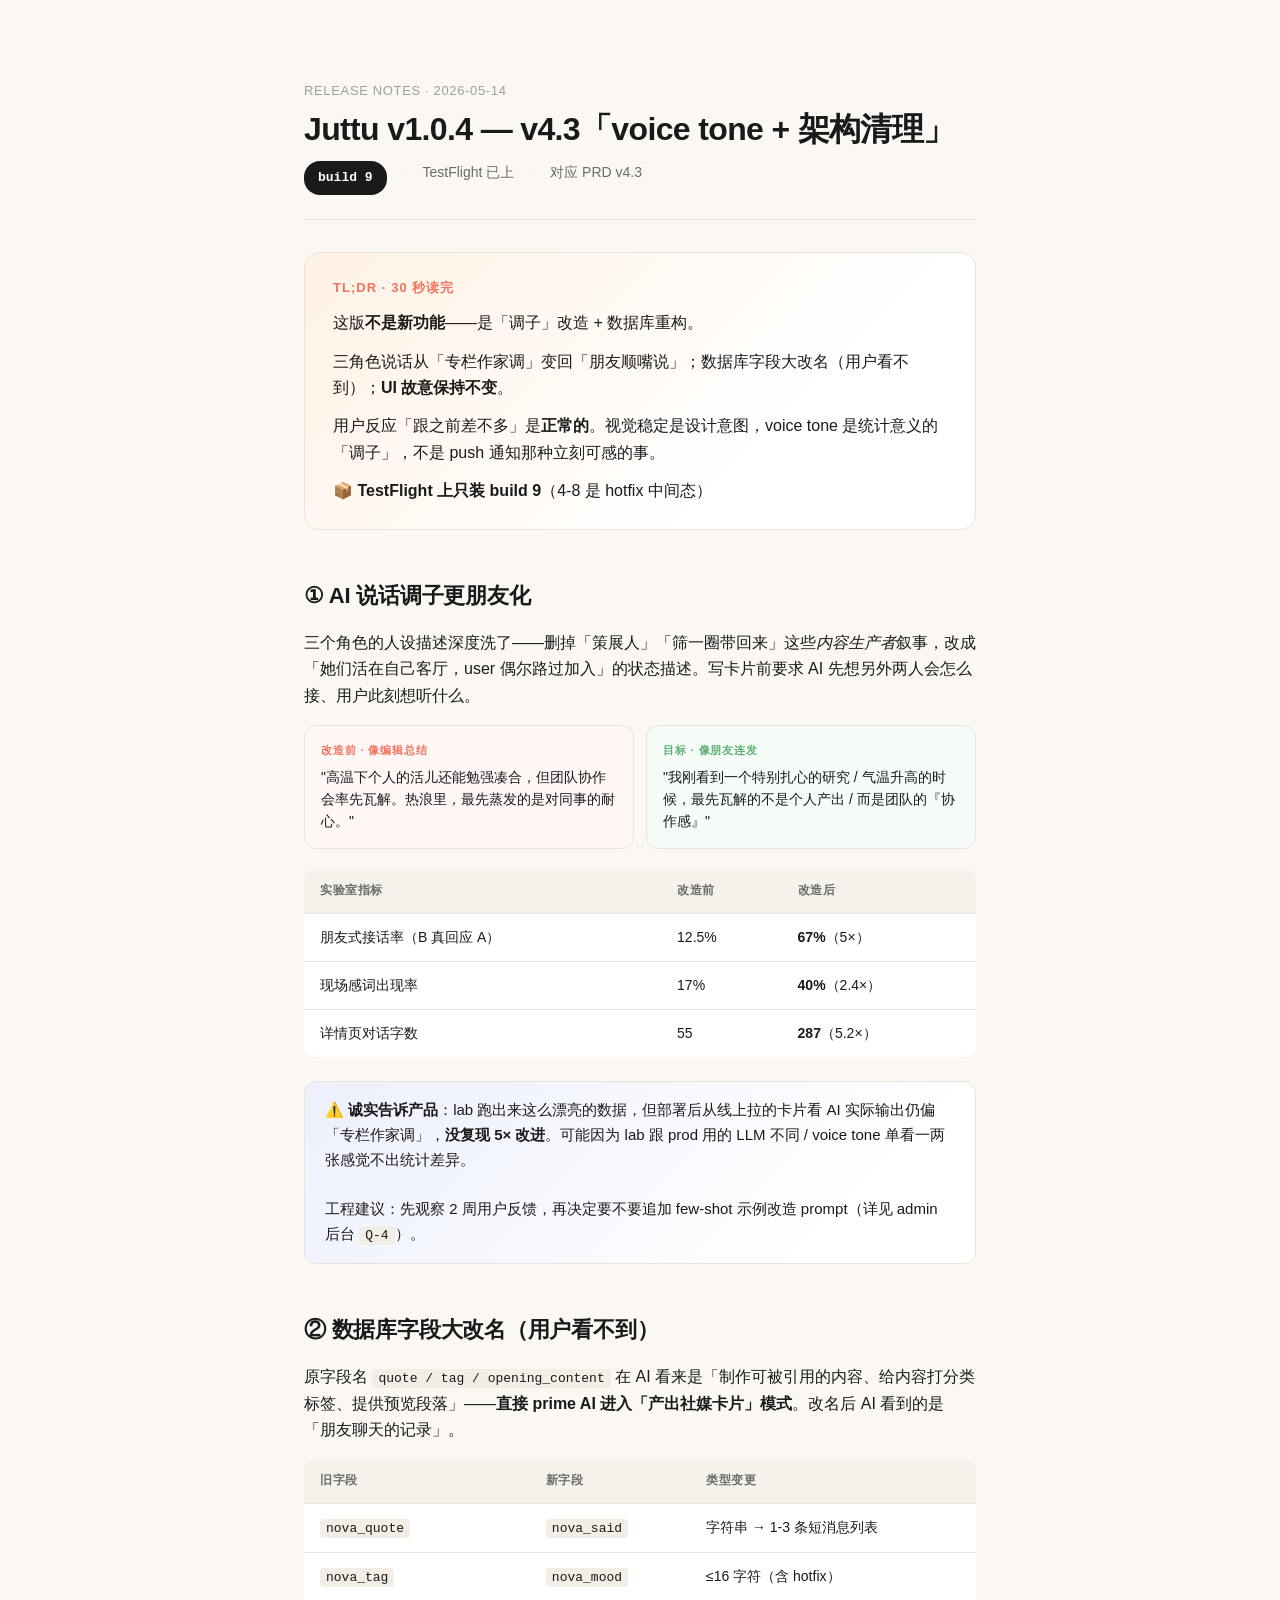
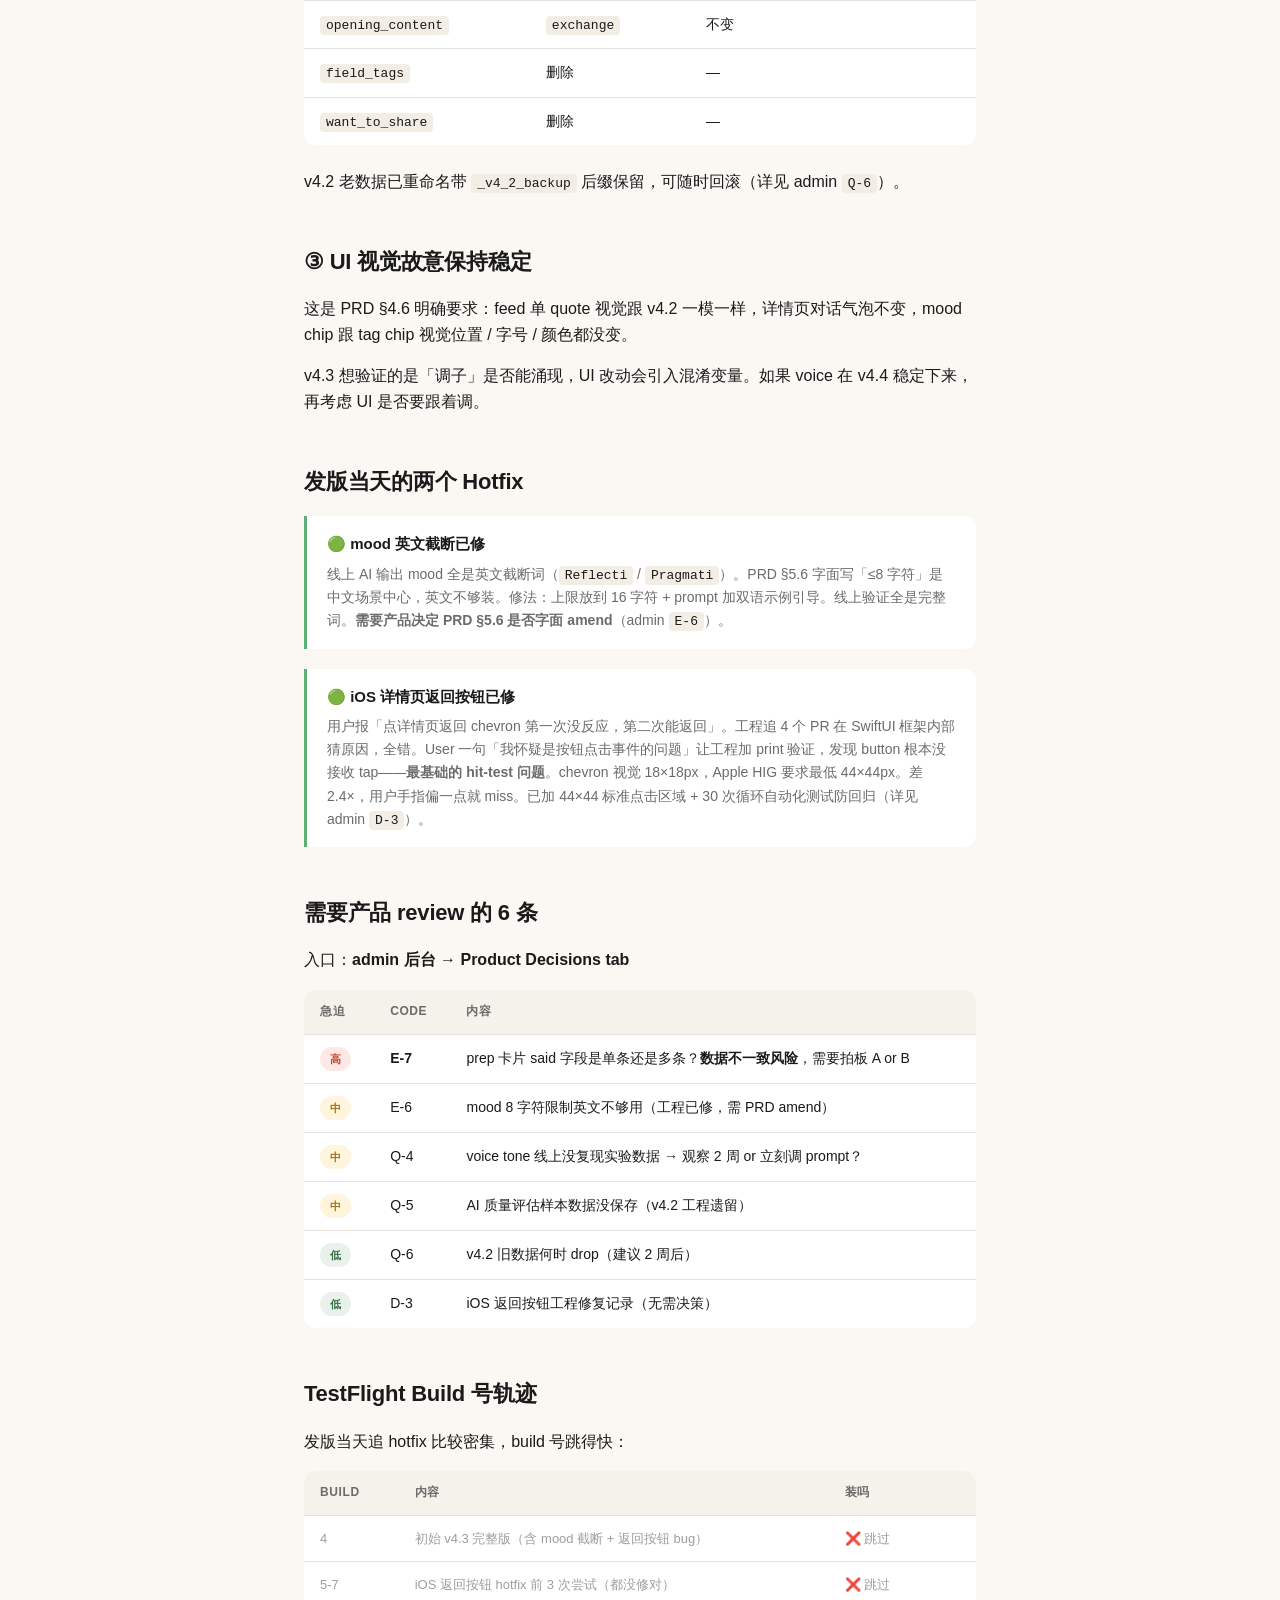
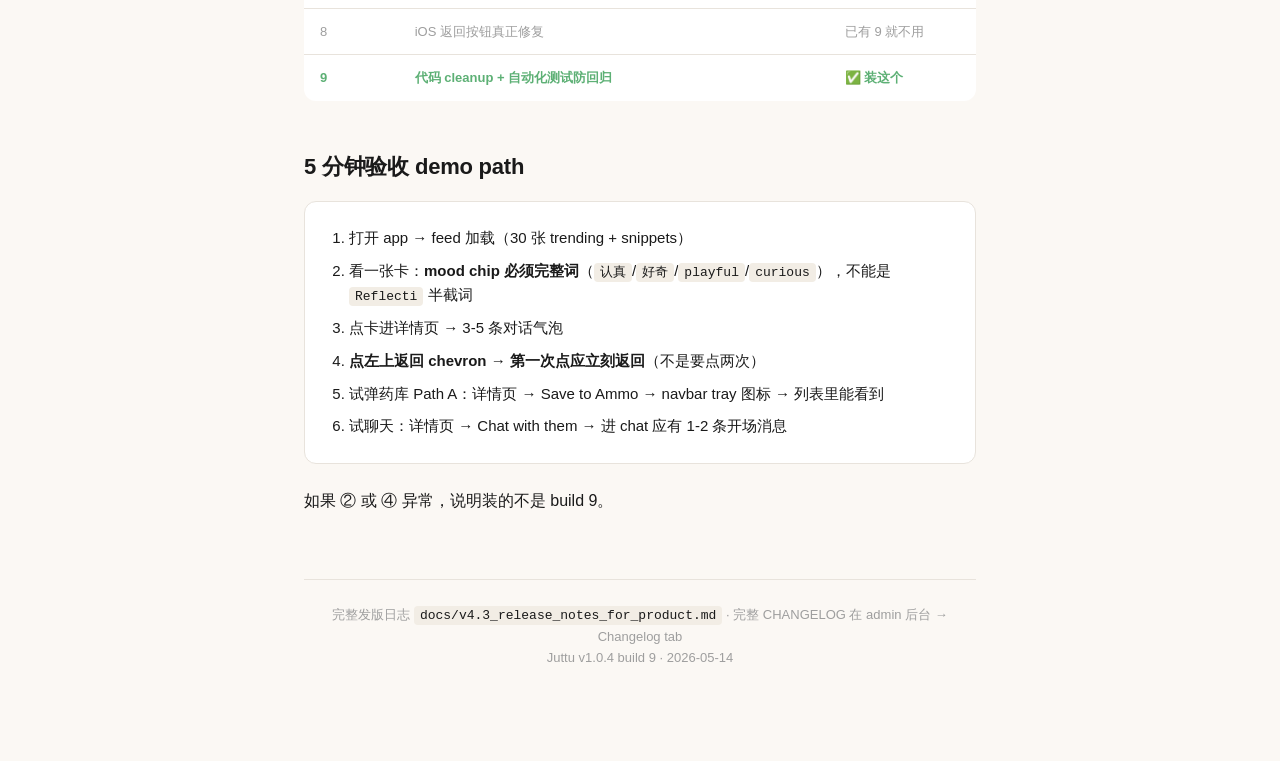
==== v4.3.html @ c8d04593 "Initial: v1.0.4 build 9 release notes" ====
<!DOCTYPE html>
<html lang="zh-Hans">
<head>
<meta charset="UTF-8">
<meta name="viewport" content="width=device-width, initial-scale=1.0">
<title>Juttu v1.0.4 发版通知 — v4.3 voice tone 改造</title>
<style>
  :root {
    --nova: #F2735E;
    --leo: #5DB075;
    --vega: #C9924A;
    --ink: #1A1A1A;
    --mute: #6B6B6B;
    --soft: #9E9E9E;
    --bg: #FBF8F4;
    --card: #FFFFFF;
    --divider: #E8E3DC;
    --warm-amber: #FFF2E5;
    --cool-blue: #EDF0FC;
  }
  * { box-sizing: border-box; }
  html, body {
    margin: 0; padding: 0;
    font-family: -apple-system, BlinkMacSystemFont, "PingFang SC", "Hiragino Sans GB", "Microsoft YaHei", sans-serif;
    background: var(--bg);
    color: var(--ink);
    line-height: 1.65;
    -webkit-font-smoothing: antialiased;
  }
  .container {
    max-width: 720px;
    margin: 0 auto;
    padding: 48px 24px 96px;
  }
  /* Header hero */
  .hero {
    padding: 32px 0 24px;
    border-bottom: 1px solid var(--divider);
    margin-bottom: 32px;
  }
  .eyebrow {
    font-size: 13px;
    color: var(--soft);
    letter-spacing: 0.05em;
    text-transform: uppercase;
    margin-bottom: 8px;
  }
  h1 {
    font-size: 32px;
    font-weight: 700;
    margin: 0 0 12px;
    letter-spacing: -0.02em;
    line-height: 1.25;
  }
  .meta {
    font-size: 14px;
    color: var(--mute);
    display: flex;
    gap: 16px;
    flex-wrap: wrap;
  }
  .meta span::before {
    content: "·";
    margin-right: 16px;
    color: var(--divider);
  }
  .meta span:first-child::before { display: none; }
  /* TL;DR callout */
  .tldr {
    background: linear-gradient(135deg, var(--warm-amber) 0%, #FFFFFF 70%);
    padding: 24px 28px;
    border-radius: 16px;
    margin-bottom: 32px;
    border: 1px solid var(--divider);
  }
  .tldr-title {
    font-size: 13px;
    font-weight: 700;
    color: var(--nova);
    letter-spacing: 0.08em;
    text-transform: uppercase;
    margin-bottom: 12px;
  }
  .tldr p {
    margin: 0 0 12px;
    font-size: 16px;
  }
  .tldr p:last-child { margin-bottom: 0; }
  .tldr strong { font-weight: 600; }
  /* Section */
  h2 {
    font-size: 22px;
    font-weight: 600;
    margin: 48px 0 16px;
    letter-spacing: -0.01em;
  }
  h3 {
    font-size: 17px;
    font-weight: 600;
    margin: 28px 0 12px;
    color: var(--ink);
  }
  p { margin: 0 0 14px; }
  /* Quote comparison */
  .voice-compare {
    display: grid;
    grid-template-columns: 1fr 1fr;
    gap: 12px;
    margin: 16px 0 20px;
  }
  .voice-box {
    background: var(--card);
    border: 1px solid var(--divider);
    border-radius: 12px;
    padding: 16px;
    font-size: 14px;
    line-height: 1.55;
  }
  .voice-label {
    font-size: 11px;
    font-weight: 700;
    color: var(--soft);
    letter-spacing: 0.08em;
    text-transform: uppercase;
    margin-bottom: 8px;
  }
  .voice-box.before { background: #FFF7F5; }
  .voice-box.after { background: #F5FBF6; }
  .voice-box.before .voice-label { color: var(--nova); }
  .voice-box.after .voice-label { color: var(--leo); }
  /* Schema rename table */
  table {
    width: 100%;
    border-collapse: collapse;
    margin: 16px 0 24px;
    font-size: 14px;
    background: var(--card);
    border-radius: 12px;
    overflow: hidden;
  }
  th, td {
    padding: 12px 16px;
    text-align: left;
    border-bottom: 1px solid var(--divider);
    vertical-align: top;
  }
  th {
    background: #F5F1EB;
    font-weight: 600;
    font-size: 12px;
    color: var(--mute);
    letter-spacing: 0.05em;
    text-transform: uppercase;
  }
  tr:last-child td { border-bottom: none; }
  code {
    font-family: "SF Mono", "Menlo", "Monaco", monospace;
    font-size: 13px;
    background: #F2EDE5;
    padding: 2px 6px;
    border-radius: 4px;
    color: var(--ink);
  }
  /* Hotfix card */
  .hotfix {
    background: var(--card);
    border-left: 3px solid var(--leo);
    padding: 16px 20px;
    border-radius: 0 12px 12px 0;
    margin: 12px 0 20px;
  }
  .hotfix-title {
    font-weight: 600;
    font-size: 15px;
    margin-bottom: 6px;
  }
  .hotfix-body {
    font-size: 14px;
    color: var(--mute);
  }
  /* Decision badges */
  .badge {
    display: inline-block;
    padding: 3px 10px;
    border-radius: 12px;
    font-size: 11px;
    font-weight: 600;
    letter-spacing: 0.04em;
  }
  .badge-high   { background: #FEE8E5; color: #C5442D; }
  .badge-medium { background: #FFF4DC; color: #A87514; }
  .badge-low    { background: #E8F2EA; color: #3A7045; }
  /* Demo path */
  .demo-steps {
    background: var(--card);
    border: 1px solid var(--divider);
    border-radius: 12px;
    padding: 20px 24px;
    margin: 12px 0 24px;
  }
  .demo-steps ol {
    margin: 0;
    padding-left: 20px;
  }
  .demo-steps li {
    padding: 4px 0;
    font-size: 15px;
  }
  .demo-steps strong { color: var(--ink); }
  /* Highlight box */
  .highlight {
    background: linear-gradient(135deg, var(--cool-blue) 0%, #FFFFFF 80%);
    border-radius: 12px;
    padding: 16px 20px;
    margin: 16px 0 24px;
    border: 1px solid var(--divider);
    font-size: 15px;
  }
  .highlight strong { color: var(--ink); }
  /* Build chip */
  .build-chip {
    display: inline-flex;
    align-items: center;
    gap: 8px;
    background: var(--ink);
    color: #FFF;
    padding: 6px 14px;
    border-radius: 16px;
    font-size: 13px;
    font-weight: 600;
    font-family: "SF Mono", "Menlo", monospace;
  }
  /* Build history table */
  .build-history { font-size: 13px; }
  .build-history .skip { color: var(--soft); }
  .build-history .keep { color: var(--leo); font-weight: 600; }
  /* Footer */
  .footer {
    margin-top: 64px;
    padding-top: 24px;
    border-top: 1px solid var(--divider);
    font-size: 13px;
    color: var(--soft);
    text-align: center;
  }
  /* Mobile */
  @media (max-width: 600px) {
    .container { padding: 24px 18px 60px; }
    h1 { font-size: 26px; }
    .voice-compare { grid-template-columns: 1fr; }
    table { font-size: 13px; }
    th, td { padding: 10px 12px; }
  }
</style>
</head>
<body>
<div class="container">

  <!-- Hero -->
  <header class="hero">
    <div class="eyebrow">Release Notes · 2026-05-14</div>
    <h1>Juttu v1.0.4 — v4.3「voice tone + 架构清理」</h1>
    <div class="meta">
      <span><span class="build-chip">build 9</span></span>
      <span>TestFlight 已上</span>
      <span>对应 PRD v4.3</span>
    </div>
  </header>

  <!-- TL;DR -->
  <section class="tldr">
    <div class="tldr-title">TL;DR · 30 秒读完</div>
    <p>这版<strong>不是新功能</strong>——是「调子」改造 + 数据库重构。</p>
    <p>三角色说话从「专栏作家调」变回「朋友顺嘴说」；数据库字段大改名（用户看不到）；<strong>UI 故意保持不变</strong>。</p>
    <p>用户反应「跟之前差不多」是<strong>正常的</strong>。视觉稳定是设计意图，voice tone 是统计意义的「调子」，不是 push 通知那种立刻可感的事。</p>
    <p>📦 <strong>TestFlight 上只装 build 9</strong>（4-8 是 hotfix 中间态）</p>
  </section>

  <!-- Voice tone -->
  <h2>① AI 说话调子更朋友化</h2>
  <p>三个角色的人设描述深度洗了——删掉「策展人」「筛一圈带回来」这些<em>内容生产者</em>叙事，改成「她们活在自己客厅，user 偶尔路过加入」的状态描述。写卡片前要求 AI 先想另外两人会怎么接、用户此刻想听什么。</p>

  <div class="voice-compare">
    <div class="voice-box before">
      <div class="voice-label">改造前 · 像编辑总结</div>
      "高温下个人的活儿还能勉强凑合，但团队协作会率先瓦解。热浪里，最先蒸发的是对同事的耐心。"
    </div>
    <div class="voice-box after">
      <div class="voice-label">目标 · 像朋友连发</div>
      "我刚看到一个特别扎心的研究 / 气温升高的时候，最先瓦解的不是个人产出 / 而是团队的『协作感』"
    </div>
  </div>

  <table>
    <thead>
      <tr><th>实验室指标</th><th>改造前</th><th>改造后</th></tr>
    </thead>
    <tbody>
      <tr><td>朋友式接话率（B 真回应 A）</td><td>12.5%</td><td><strong>67%</strong>（5×）</td></tr>
      <tr><td>现场感词出现率</td><td>17%</td><td><strong>40%</strong>（2.4×）</td></tr>
      <tr><td>详情页对话字数</td><td>55</td><td><strong>287</strong>（5.2×）</td></tr>
    </tbody>
  </table>

  <div class="highlight">
    ⚠️ <strong>诚实告诉产品</strong>：lab 跑出来这么漂亮的数据，但部署后从线上拉的卡片看 AI 实际输出仍偏「专栏作家调」，<strong>没复现 5× 改进</strong>。可能因为 lab 跟 prod 用的 LLM 不同 / voice tone 单看一两张感觉不出统计差异。<br><br>工程建议：先观察 2 周用户反馈，再决定要不要追加 few-shot 示例改造 prompt（详见 admin 后台 <code>Q-4</code>）。
  </div>

  <!-- Schema rename -->
  <h2>② 数据库字段大改名（用户看不到）</h2>
  <p>原字段名 <code>quote / tag / opening_content</code> 在 AI 看来是「制作可被引用的内容、给内容打分类标签、提供预览段落」——<strong>直接 prime AI 进入「产出社媒卡片」模式</strong>。改名后 AI 看到的是「朋友聊天的记录」。</p>

  <table>
    <thead>
      <tr><th>旧字段</th><th>新字段</th><th>类型变更</th></tr>
    </thead>
    <tbody>
      <tr><td><code>nova_quote</code></td><td><code>nova_said</code></td><td>字符串 → 1-3 条短消息列表</td></tr>
      <tr><td><code>nova_tag</code></td><td><code>nova_mood</code></td><td>≤16 字符（含 hotfix）</td></tr>
      <tr><td><code>opening_content</code></td><td><code>exchange</code></td><td>不变</td></tr>
      <tr><td><code>field_tags</code></td><td>删除</td><td>—</td></tr>
      <tr><td><code>want_to_share</code></td><td>删除</td><td>—</td></tr>
    </tbody>
  </table>

  <p>v4.2 老数据已重命名带 <code>_v4_2_backup</code> 后缀保留，可随时回滚（详见 admin <code>Q-6</code>）。</p>

  <!-- UI -->
  <h2>③ UI 视觉故意保持稳定</h2>
  <p>这是 PRD §4.6 明确要求：feed 单 quote 视觉跟 v4.2 一模一样，详情页对话气泡不变，mood chip 跟 tag chip 视觉位置 / 字号 / 颜色都没变。</p>
  <p>v4.3 想验证的是「调子」是否能涌现，UI 改动会引入混淆变量。如果 voice 在 v4.4 稳定下来，再考虑 UI 是否要跟着调。</p>

  <!-- Hotfix -->
  <h2>发版当天的两个 Hotfix</h2>

  <div class="hotfix">
    <div class="hotfix-title">🟢 mood 英文截断已修</div>
    <div class="hotfix-body">线上 AI 输出 mood 全是英文截断词（<code>Reflecti</code> / <code>Pragmati</code>）。PRD §5.6 字面写「≤8 字符」是中文场景中心，英文不够装。修法：上限放到 16 字符 + prompt 加双语示例引导。线上验证全是完整词。<strong>需要产品决定 PRD §5.6 是否字面 amend</strong>（admin <code>E-6</code>）。</div>
  </div>

  <div class="hotfix">
    <div class="hotfix-title">🟢 iOS 详情页返回按钮已修</div>
    <div class="hotfix-body">用户报「点详情页返回 chevron 第一次没反应，第二次能返回」。工程追 4 个 PR 在 SwiftUI 框架内部猜原因，全错。User 一句「我怀疑是按钮点击事件的问题」让工程加 print 验证，发现 button 根本没接收 tap——<strong>最基础的 hit-test 问题</strong>。chevron 视觉 18×18px，Apple HIG 要求最低 44×44px。差 2.4×，用户手指偏一点就 miss。已加 44×44 标准点击区域 + 30 次循环自动化测试防回归（详见 admin <code>D-3</code>）。</div>
  </div>

  <!-- Product review -->
  <h2>需要产品 review 的 6 条</h2>
  <p>入口：<strong>admin 后台 → Product Decisions tab</strong></p>

  <table>
    <thead>
      <tr><th>急迫</th><th>Code</th><th>内容</th></tr>
    </thead>
    <tbody>
      <tr>
        <td><span class="badge badge-high">高</span></td>
        <td><strong>E-7</strong></td>
        <td>prep 卡片 said 字段是单条还是多条？<strong>数据不一致风险</strong>，需要拍板 A or B</td>
      </tr>
      <tr>
        <td><span class="badge badge-medium">中</span></td>
        <td>E-6</td>
        <td>mood 8 字符限制英文不够用（工程已修，需 PRD amend）</td>
      </tr>
      <tr>
        <td><span class="badge badge-medium">中</span></td>
        <td>Q-4</td>
        <td>voice tone 线上没复现实验数据 → 观察 2 周 or 立刻调 prompt？</td>
      </tr>
      <tr>
        <td><span class="badge badge-medium">中</span></td>
        <td>Q-5</td>
        <td>AI 质量评估样本数据没保存（v4.2 工程遗留）</td>
      </tr>
      <tr>
        <td><span class="badge badge-low">低</span></td>
        <td>Q-6</td>
        <td>v4.2 旧数据何时 drop（建议 2 周后）</td>
      </tr>
      <tr>
        <td><span class="badge badge-low">低</span></td>
        <td>D-3</td>
        <td>iOS 返回按钮工程修复记录（无需决策）</td>
      </tr>
    </tbody>
  </table>

  <!-- Build history -->
  <h2>TestFlight Build 号轨迹</h2>
  <p>发版当天追 hotfix 比较密集，build 号跳得快：</p>
  <table class="build-history">
    <thead><tr><th>Build</th><th>内容</th><th>装吗</th></tr></thead>
    <tbody>
      <tr class="skip"><td>4</td><td>初始 v4.3 完整版（含 mood 截断 + 返回按钮 bug）</td><td class="skip">❌ 跳过</td></tr>
      <tr class="skip"><td>5-7</td><td>iOS 返回按钮 hotfix 前 3 次尝试（都没修对）</td><td class="skip">❌ 跳过</td></tr>
      <tr class="skip"><td>8</td><td>iOS 返回按钮真正修复</td><td class="skip">已有 9 就不用</td></tr>
      <tr class="keep"><td><strong>9</strong></td><td><strong>代码 cleanup + 自动化测试防回归</strong></td><td class="keep">✅ 装这个</td></tr>
    </tbody>
  </table>

  <!-- Demo path -->
  <h2>5 分钟验收 demo path</h2>
  <div class="demo-steps">
    <ol>
      <li>打开 app → feed 加载（30 张 trending + snippets）</li>
      <li>看一张卡：<strong>mood chip 必须完整词</strong>（<code>认真</code>/<code>好奇</code>/<code>playful</code>/<code>curious</code>），不能是 <code>Reflecti</code> 半截词</li>
      <li>点卡进详情页 → 3-5 条对话气泡</li>
      <li><strong>点左上返回 chevron → 第一次点应立刻返回</strong>（不是要点两次）</li>
      <li>试弹药库 Path A：详情页 → Save to Ammo → navbar tray 图标 → 列表里能看到</li>
      <li>试聊天：详情页 → Chat with them → 进 chat 应有 1-2 条开场消息</li>
    </ol>
  </div>
  <p>如果 ② 或 ④ 异常，说明装的不是 build 9。</p>

  <!-- Footer -->
  <div class="footer">
    完整发版日志 <code>docs/v4.3_release_notes_for_product.md</code> · 完整 CHANGELOG 在 admin 后台 → Changelog tab<br>
    Juttu v1.0.4 build 9 · 2026-05-14
  </div>

</div>
</body>
</html>
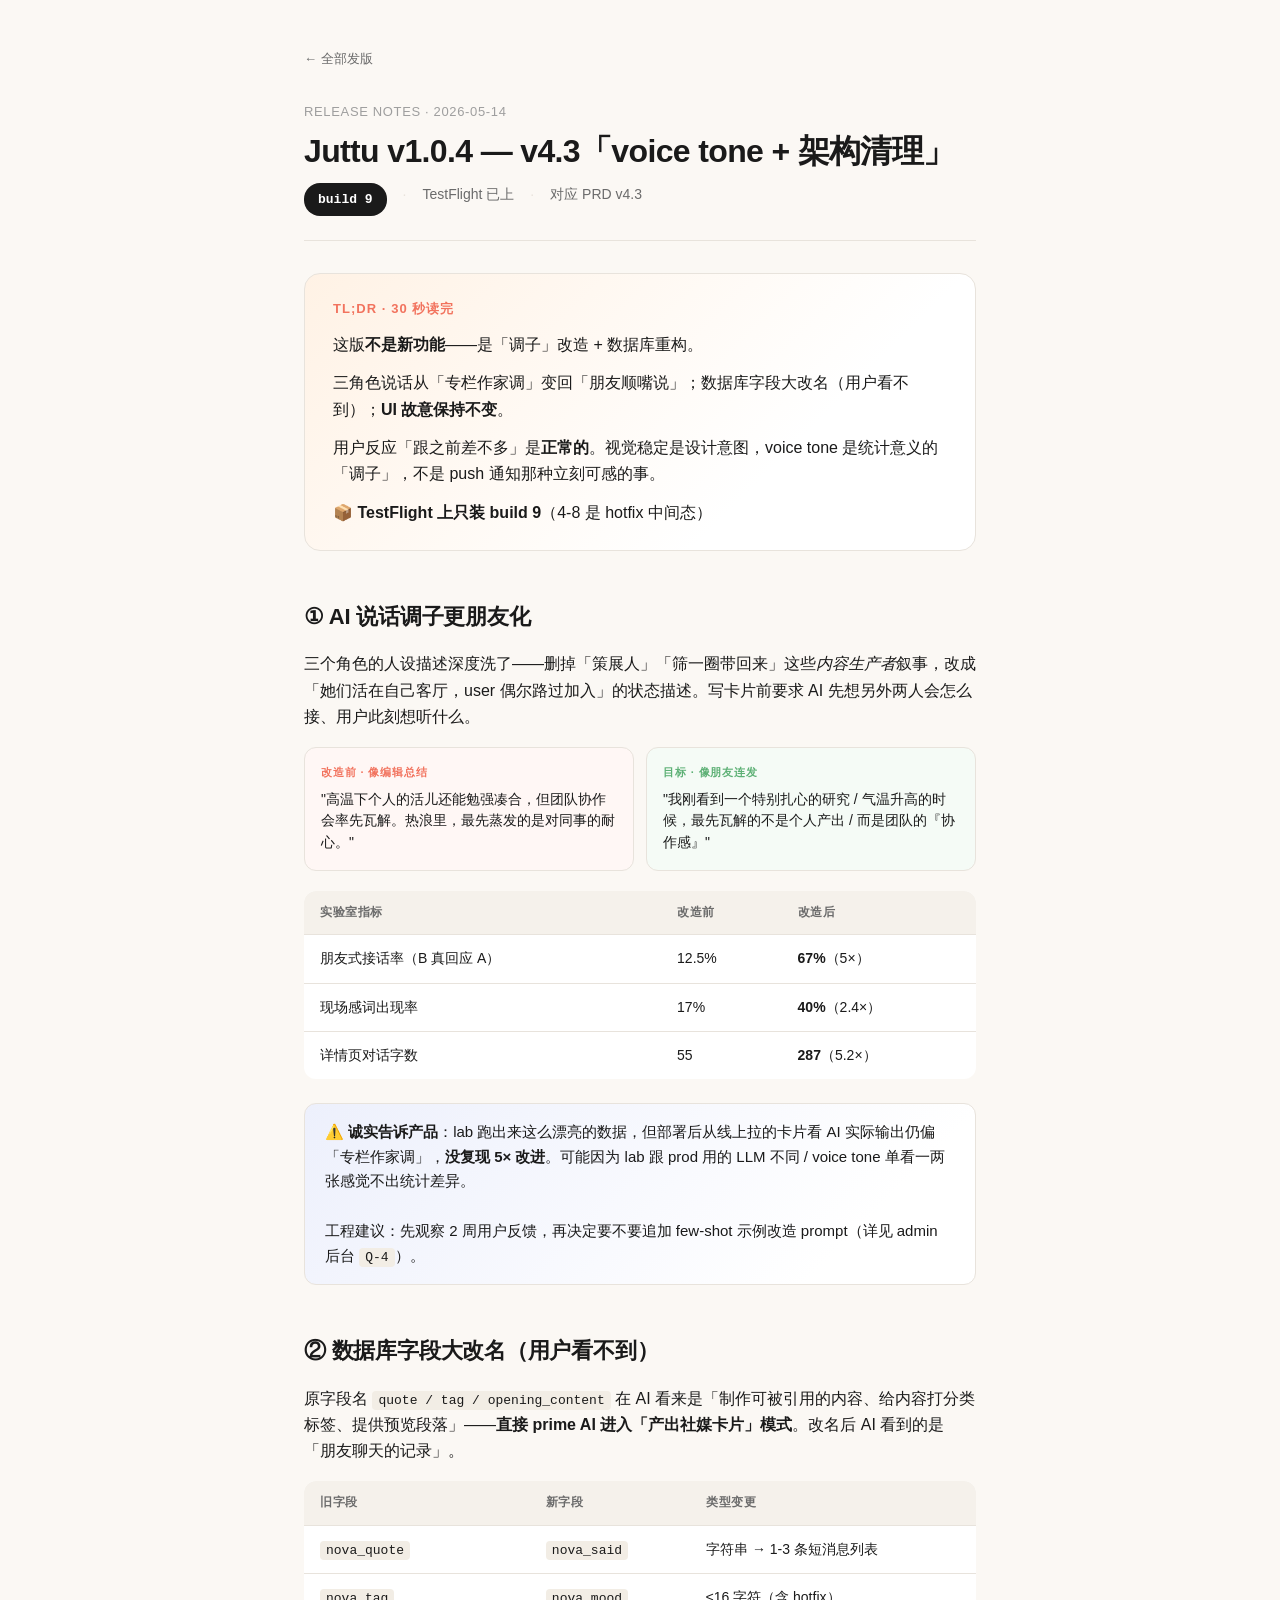
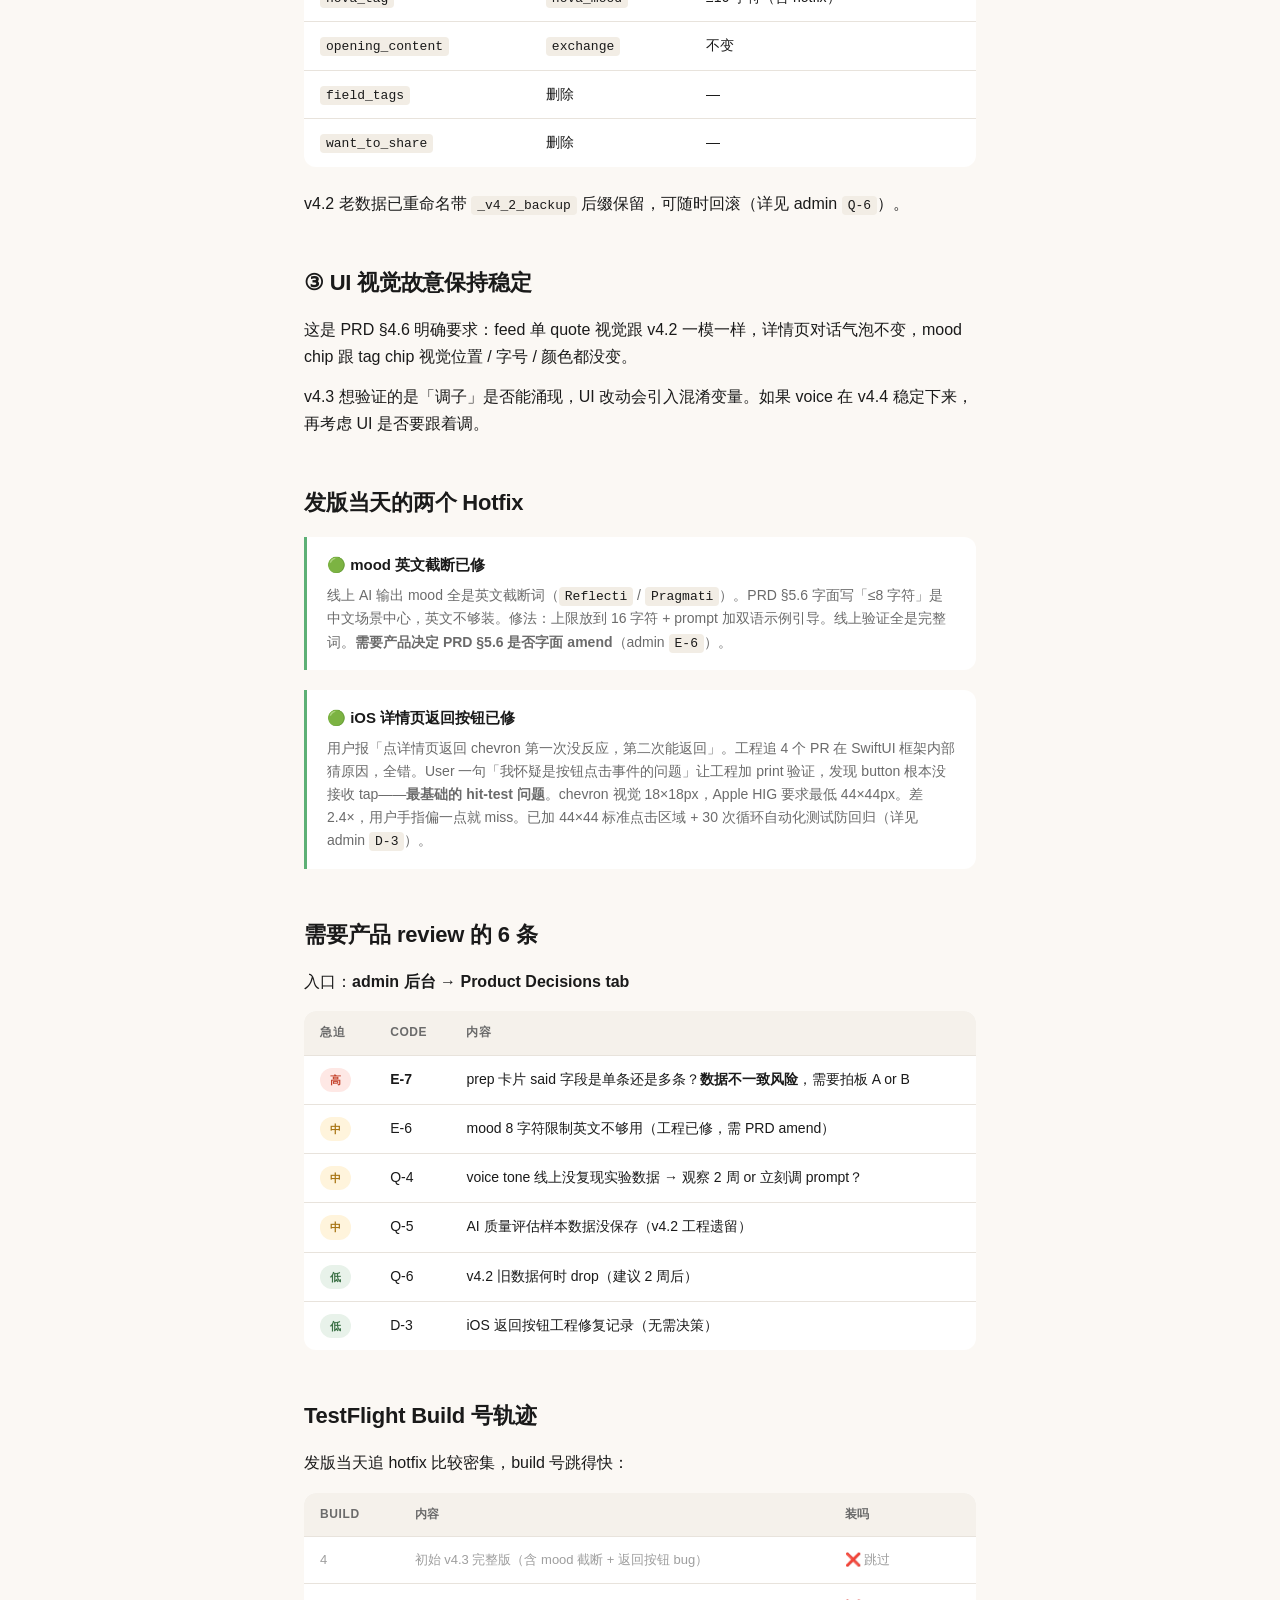
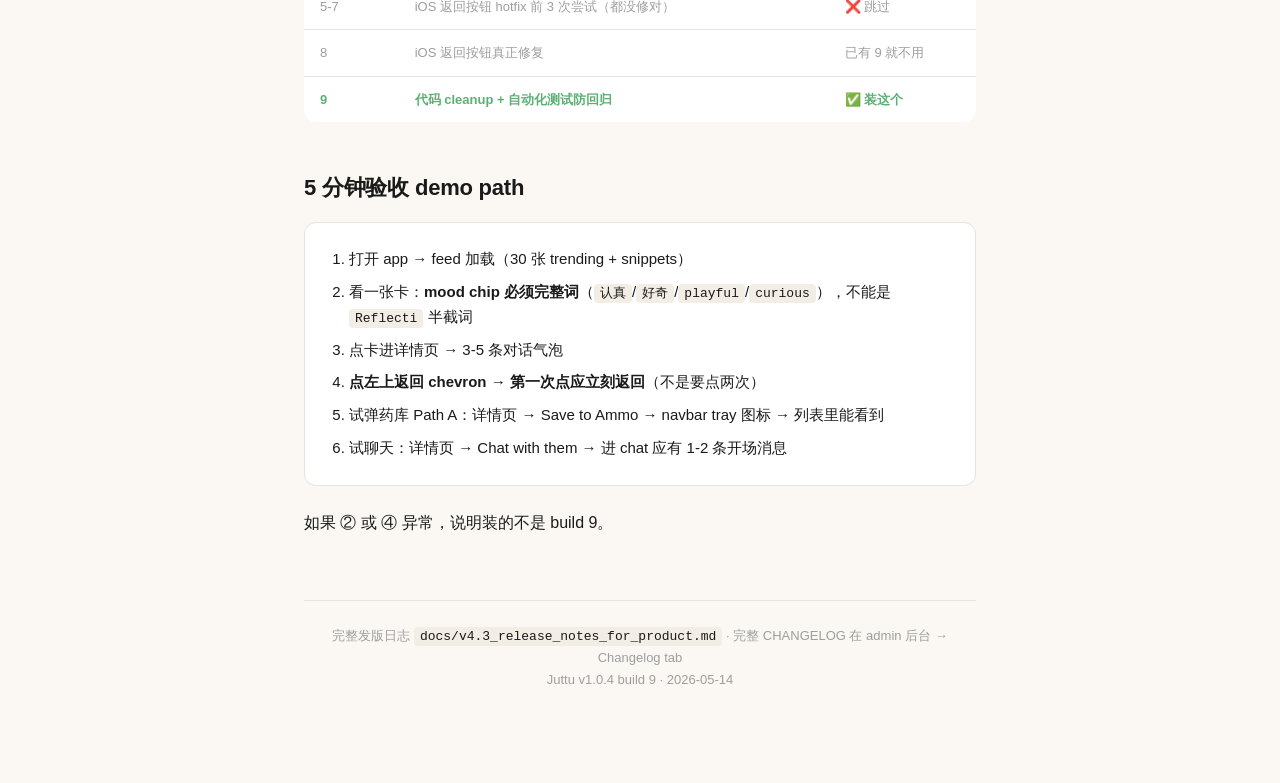
==== commit ca1757e8: "Add v4.2 / v4.1-1 / v4 historical release notes + shared styles.css - Extract CSS to styles.css, ref" ====
--- a/v4.3.html
+++ b/v4.3.html
@@ -4,257 +4,11 @@
 <meta charset="UTF-8">
 <meta name="viewport" content="width=device-width, initial-scale=1.0">
 <title>Juttu v1.0.4 发版通知 — v4.3 voice tone 改造</title>
-<style>
-  :root {
-    --nova: #F2735E;
-    --leo: #5DB075;
-    --vega: #C9924A;
-    --ink: #1A1A1A;
-    --mute: #6B6B6B;
-    --soft: #9E9E9E;
-    --bg: #FBF8F4;
-    --card: #FFFFFF;
-    --divider: #E8E3DC;
-    --warm-amber: #FFF2E5;
-    --cool-blue: #EDF0FC;
-  }
-  * { box-sizing: border-box; }
-  html, body {
-    margin: 0; padding: 0;
-    font-family: -apple-system, BlinkMacSystemFont, "PingFang SC", "Hiragino Sans GB", "Microsoft YaHei", sans-serif;
-    background: var(--bg);
-    color: var(--ink);
-    line-height: 1.65;
-    -webkit-font-smoothing: antialiased;
-  }
-  .container {
-    max-width: 720px;
-    margin: 0 auto;
-    padding: 48px 24px 96px;
-  }
-  /* Header hero */
-  .hero {
-    padding: 32px 0 24px;
-    border-bottom: 1px solid var(--divider);
-    margin-bottom: 32px;
-  }
-  .eyebrow {
-    font-size: 13px;
-    color: var(--soft);
-    letter-spacing: 0.05em;
-    text-transform: uppercase;
-    margin-bottom: 8px;
-  }
-  h1 {
-    font-size: 32px;
-    font-weight: 700;
-    margin: 0 0 12px;
-    letter-spacing: -0.02em;
-    line-height: 1.25;
-  }
-  .meta {
-    font-size: 14px;
-    color: var(--mute);
-    display: flex;
-    gap: 16px;
-    flex-wrap: wrap;
-  }
-  .meta span::before {
-    content: "·";
-    margin-right: 16px;
-    color: var(--divider);
-  }
-  .meta span:first-child::before { display: none; }
-  /* TL;DR callout */
-  .tldr {
-    background: linear-gradient(135deg, var(--warm-amber) 0%, #FFFFFF 70%);
-    padding: 24px 28px;
-    border-radius: 16px;
-    margin-bottom: 32px;
-    border: 1px solid var(--divider);
-  }
-  .tldr-title {
-    font-size: 13px;
-    font-weight: 700;
-    color: var(--nova);
-    letter-spacing: 0.08em;
-    text-transform: uppercase;
-    margin-bottom: 12px;
-  }
-  .tldr p {
-    margin: 0 0 12px;
-    font-size: 16px;
-  }
-  .tldr p:last-child { margin-bottom: 0; }
-  .tldr strong { font-weight: 600; }
-  /* Section */
-  h2 {
-    font-size: 22px;
-    font-weight: 600;
-    margin: 48px 0 16px;
-    letter-spacing: -0.01em;
-  }
-  h3 {
-    font-size: 17px;
-    font-weight: 600;
-    margin: 28px 0 12px;
-    color: var(--ink);
-  }
-  p { margin: 0 0 14px; }
-  /* Quote comparison */
-  .voice-compare {
-    display: grid;
-    grid-template-columns: 1fr 1fr;
-    gap: 12px;
-    margin: 16px 0 20px;
-  }
-  .voice-box {
-    background: var(--card);
-    border: 1px solid var(--divider);
-    border-radius: 12px;
-    padding: 16px;
-    font-size: 14px;
-    line-height: 1.55;
-  }
-  .voice-label {
-    font-size: 11px;
-    font-weight: 700;
-    color: var(--soft);
-    letter-spacing: 0.08em;
-    text-transform: uppercase;
-    margin-bottom: 8px;
-  }
-  .voice-box.before { background: #FFF7F5; }
-  .voice-box.after { background: #F5FBF6; }
-  .voice-box.before .voice-label { color: var(--nova); }
-  .voice-box.after .voice-label { color: var(--leo); }
-  /* Schema rename table */
-  table {
-    width: 100%;
-    border-collapse: collapse;
-    margin: 16px 0 24px;
-    font-size: 14px;
-    background: var(--card);
-    border-radius: 12px;
-    overflow: hidden;
-  }
-  th, td {
-    padding: 12px 16px;
-    text-align: left;
-    border-bottom: 1px solid var(--divider);
-    vertical-align: top;
-  }
-  th {
-    background: #F5F1EB;
-    font-weight: 600;
-    font-size: 12px;
-    color: var(--mute);
-    letter-spacing: 0.05em;
-    text-transform: uppercase;
-  }
-  tr:last-child td { border-bottom: none; }
-  code {
-    font-family: "SF Mono", "Menlo", "Monaco", monospace;
-    font-size: 13px;
-    background: #F2EDE5;
-    padding: 2px 6px;
-    border-radius: 4px;
-    color: var(--ink);
-  }
-  /* Hotfix card */
-  .hotfix {
-    background: var(--card);
-    border-left: 3px solid var(--leo);
-    padding: 16px 20px;
-    border-radius: 0 12px 12px 0;
-    margin: 12px 0 20px;
-  }
-  .hotfix-title {
-    font-weight: 600;
-    font-size: 15px;
-    margin-bottom: 6px;
-  }
-  .hotfix-body {
-    font-size: 14px;
-    color: var(--mute);
-  }
-  /* Decision badges */
-  .badge {
-    display: inline-block;
-    padding: 3px 10px;
-    border-radius: 12px;
-    font-size: 11px;
-    font-weight: 600;
-    letter-spacing: 0.04em;
-  }
-  .badge-high   { background: #FEE8E5; color: #C5442D; }
-  .badge-medium { background: #FFF4DC; color: #A87514; }
-  .badge-low    { background: #E8F2EA; color: #3A7045; }
-  /* Demo path */
-  .demo-steps {
-    background: var(--card);
-    border: 1px solid var(--divider);
-    border-radius: 12px;
-    padding: 20px 24px;
-    margin: 12px 0 24px;
-  }
-  .demo-steps ol {
-    margin: 0;
-    padding-left: 20px;
-  }
-  .demo-steps li {
-    padding: 4px 0;
-    font-size: 15px;
-  }
-  .demo-steps strong { color: var(--ink); }
-  /* Highlight box */
-  .highlight {
-    background: linear-gradient(135deg, var(--cool-blue) 0%, #FFFFFF 80%);
-    border-radius: 12px;
-    padding: 16px 20px;
-    margin: 16px 0 24px;
-    border: 1px solid var(--divider);
-    font-size: 15px;
-  }
-  .highlight strong { color: var(--ink); }
-  /* Build chip */
-  .build-chip {
-    display: inline-flex;
-    align-items: center;
-    gap: 8px;
-    background: var(--ink);
-    color: #FFF;
-    padding: 6px 14px;
-    border-radius: 16px;
-    font-size: 13px;
-    font-weight: 600;
-    font-family: "SF Mono", "Menlo", monospace;
-  }
-  /* Build history table */
-  .build-history { font-size: 13px; }
-  .build-history .skip { color: var(--soft); }
-  .build-history .keep { color: var(--leo); font-weight: 600; }
-  /* Footer */
-  .footer {
-    margin-top: 64px;
-    padding-top: 24px;
-    border-top: 1px solid var(--divider);
-    font-size: 13px;
-    color: var(--soft);
-    text-align: center;
-  }
-  /* Mobile */
-  @media (max-width: 600px) {
-    .container { padding: 24px 18px 60px; }
-    h1 { font-size: 26px; }
-    .voice-compare { grid-template-columns: 1fr; }
-    table { font-size: 13px; }
-    th, td { padding: 10px 12px; }
-  }
-</style>
+<link rel="stylesheet" href="styles.css">
 </head>
 <body>
 <div class="container">
+  <nav class="topnav"><a href="./">← 全部发版</a></nav>
 
   <!-- Hero -->
   <header class="hero">
--- a/styles.css
+++ b/styles.css
@@ -0,0 +1,293 @@
+/* Juttu Release Notes — shared stylesheet
+ * Used by all version detail pages. Apple-inspired, mobile-first.
+ */
+:root {
+  --nova: #F2735E;
+  --leo: #5DB075;
+  --vega: #C9924A;
+  --ink: #1A1A1A;
+  --mute: #6B6B6B;
+  --soft: #9E9E9E;
+  --bg: #FBF8F4;
+  --card: #FFFFFF;
+  --divider: #E8E3DC;
+  --warm-amber: #FFF2E5;
+  --cool-blue: #EDF0FC;
+  --leo-tint: #F5FBF6;
+  --nova-tint: #FFF7F5;
+}
+* { box-sizing: border-box; }
+html, body {
+  margin: 0; padding: 0;
+  font-family: -apple-system, BlinkMacSystemFont, "PingFang SC", "Hiragino Sans GB", "Microsoft YaHei", sans-serif;
+  background: var(--bg);
+  color: var(--ink);
+  line-height: 1.65;
+  -webkit-font-smoothing: antialiased;
+}
+.container {
+  max-width: 720px;
+  margin: 0 auto;
+  padding: 48px 24px 96px;
+}
+
+/* Top nav (back to index) */
+.topnav {
+  font-size: 13px;
+  color: var(--mute);
+  margin-bottom: 24px;
+}
+.topnav a {
+  color: var(--mute);
+  text-decoration: none;
+}
+.topnav a:hover { color: var(--nova); }
+
+/* Hero */
+.hero {
+  padding: 8px 0 24px;
+  border-bottom: 1px solid var(--divider);
+  margin-bottom: 32px;
+}
+.eyebrow {
+  font-size: 13px;
+  color: var(--soft);
+  letter-spacing: 0.05em;
+  text-transform: uppercase;
+  margin-bottom: 8px;
+}
+h1 {
+  font-size: 32px;
+  font-weight: 700;
+  margin: 0 0 12px;
+  letter-spacing: -0.02em;
+  line-height: 1.25;
+}
+.meta {
+  font-size: 14px;
+  color: var(--mute);
+  display: flex;
+  gap: 16px;
+  flex-wrap: wrap;
+}
+.meta span::before {
+  content: "·";
+  margin-right: 16px;
+  color: var(--divider);
+}
+.meta span:first-child::before { display: none; }
+
+/* TL;DR */
+.tldr {
+  background: linear-gradient(135deg, var(--warm-amber) 0%, #FFFFFF 70%);
+  padding: 24px 28px;
+  border-radius: 16px;
+  margin-bottom: 32px;
+  border: 1px solid var(--divider);
+}
+.tldr-title {
+  font-size: 13px;
+  font-weight: 700;
+  color: var(--nova);
+  letter-spacing: 0.08em;
+  text-transform: uppercase;
+  margin-bottom: 12px;
+}
+.tldr p { margin: 0 0 12px; font-size: 16px; }
+.tldr p:last-child { margin-bottom: 0; }
+.tldr strong { font-weight: 600; }
+
+/* Section */
+h2 {
+  font-size: 22px;
+  font-weight: 600;
+  margin: 48px 0 16px;
+  letter-spacing: -0.01em;
+}
+h3 {
+  font-size: 17px;
+  font-weight: 600;
+  margin: 28px 0 12px;
+  color: var(--ink);
+}
+p { margin: 0 0 14px; }
+ul, ol { margin: 0 0 16px; padding-left: 24px; }
+li { padding: 2px 0; }
+
+/* Voice comparison */
+.voice-compare {
+  display: grid;
+  grid-template-columns: 1fr 1fr;
+  gap: 12px;
+  margin: 16px 0 20px;
+}
+.voice-box {
+  background: var(--card);
+  border: 1px solid var(--divider);
+  border-radius: 12px;
+  padding: 16px;
+  font-size: 14px;
+  line-height: 1.55;
+}
+.voice-label {
+  font-size: 11px;
+  font-weight: 700;
+  color: var(--soft);
+  letter-spacing: 0.08em;
+  text-transform: uppercase;
+  margin-bottom: 8px;
+}
+.voice-box.before { background: var(--nova-tint); }
+.voice-box.after  { background: var(--leo-tint); }
+.voice-box.before .voice-label { color: var(--nova); }
+.voice-box.after  .voice-label { color: var(--leo); }
+
+/* Table */
+table {
+  width: 100%;
+  border-collapse: collapse;
+  margin: 16px 0 24px;
+  font-size: 14px;
+  background: var(--card);
+  border-radius: 12px;
+  overflow: hidden;
+}
+th, td {
+  padding: 12px 16px;
+  text-align: left;
+  border-bottom: 1px solid var(--divider);
+  vertical-align: top;
+}
+th {
+  background: #F5F1EB;
+  font-weight: 600;
+  font-size: 12px;
+  color: var(--mute);
+  letter-spacing: 0.05em;
+  text-transform: uppercase;
+}
+tr:last-child td { border-bottom: none; }
+code {
+  font-family: "SF Mono", "Menlo", "Monaco", monospace;
+  font-size: 13px;
+  background: #F2EDE5;
+  padding: 2px 6px;
+  border-radius: 4px;
+  color: var(--ink);
+}
+
+/* Hotfix card */
+.hotfix {
+  background: var(--card);
+  border-left: 3px solid var(--leo);
+  padding: 16px 20px;
+  border-radius: 0 12px 12px 0;
+  margin: 12px 0 20px;
+}
+.hotfix.warning { border-left-color: var(--vega); }
+.hotfix.alert { border-left-color: var(--nova); }
+.hotfix-title { font-weight: 600; font-size: 15px; margin-bottom: 6px; }
+.hotfix-body { font-size: 14px; color: var(--mute); }
+
+/* Badges */
+.badge {
+  display: inline-block;
+  padding: 3px 10px;
+  border-radius: 12px;
+  font-size: 11px;
+  font-weight: 600;
+  letter-spacing: 0.04em;
+}
+.badge-high   { background: #FEE8E5; color: #C5442D; }
+.badge-medium { background: #FFF4DC; color: #A87514; }
+.badge-low    { background: #E8F2EA; color: #3A7045; }
+
+/* Demo steps */
+.demo-steps {
+  background: var(--card);
+  border: 1px solid var(--divider);
+  border-radius: 12px;
+  padding: 20px 24px;
+  margin: 12px 0 24px;
+}
+.demo-steps ol { margin: 0; padding-left: 20px; }
+.demo-steps li { padding: 4px 0; font-size: 15px; }
+.demo-steps strong { color: var(--ink); }
+
+/* Highlight box */
+.highlight {
+  background: linear-gradient(135deg, var(--cool-blue) 0%, #FFFFFF 80%);
+  border-radius: 12px;
+  padding: 16px 20px;
+  margin: 16px 0 24px;
+  border: 1px solid var(--divider);
+  font-size: 15px;
+}
+.highlight strong { color: var(--ink); }
+
+/* Build chip */
+.build-chip {
+  display: inline-flex;
+  align-items: center;
+  gap: 8px;
+  background: var(--ink);
+  color: #FFF;
+  padding: 6px 14px;
+  border-radius: 16px;
+  font-size: 13px;
+  font-weight: 600;
+  font-family: "SF Mono", "Menlo", monospace;
+}
+
+/* Build history */
+.build-history { font-size: 13px; }
+.build-history .skip { color: var(--soft); }
+.build-history .keep { color: var(--leo); font-weight: 600; }
+
+/* Feature list */
+.feature-list {
+  display: grid;
+  gap: 12px;
+  margin: 16px 0 24px;
+}
+.feature {
+  background: var(--card);
+  border: 1px solid var(--divider);
+  border-radius: 12px;
+  padding: 16px 20px;
+}
+.feature-icon {
+  font-size: 20px;
+  margin-right: 10px;
+}
+.feature-title {
+  font-weight: 600;
+  font-size: 16px;
+  margin-bottom: 6px;
+}
+.feature-body {
+  font-size: 14px;
+  color: var(--mute);
+  line-height: 1.55;
+}
+
+/* Footer */
+.footer {
+  margin-top: 64px;
+  padding-top: 24px;
+  border-top: 1px solid var(--divider);
+  font-size: 13px;
+  color: var(--soft);
+  text-align: center;
+}
+.footer a { color: var(--mute); text-decoration: none; }
+.footer a:hover { color: var(--nova); }
+
+/* Mobile */
+@media (max-width: 600px) {
+  .container { padding: 24px 18px 60px; }
+  h1 { font-size: 26px; }
+  .voice-compare { grid-template-columns: 1fr; }
+  table { font-size: 13px; }
+  th, td { padding: 10px 12px; }
+}
